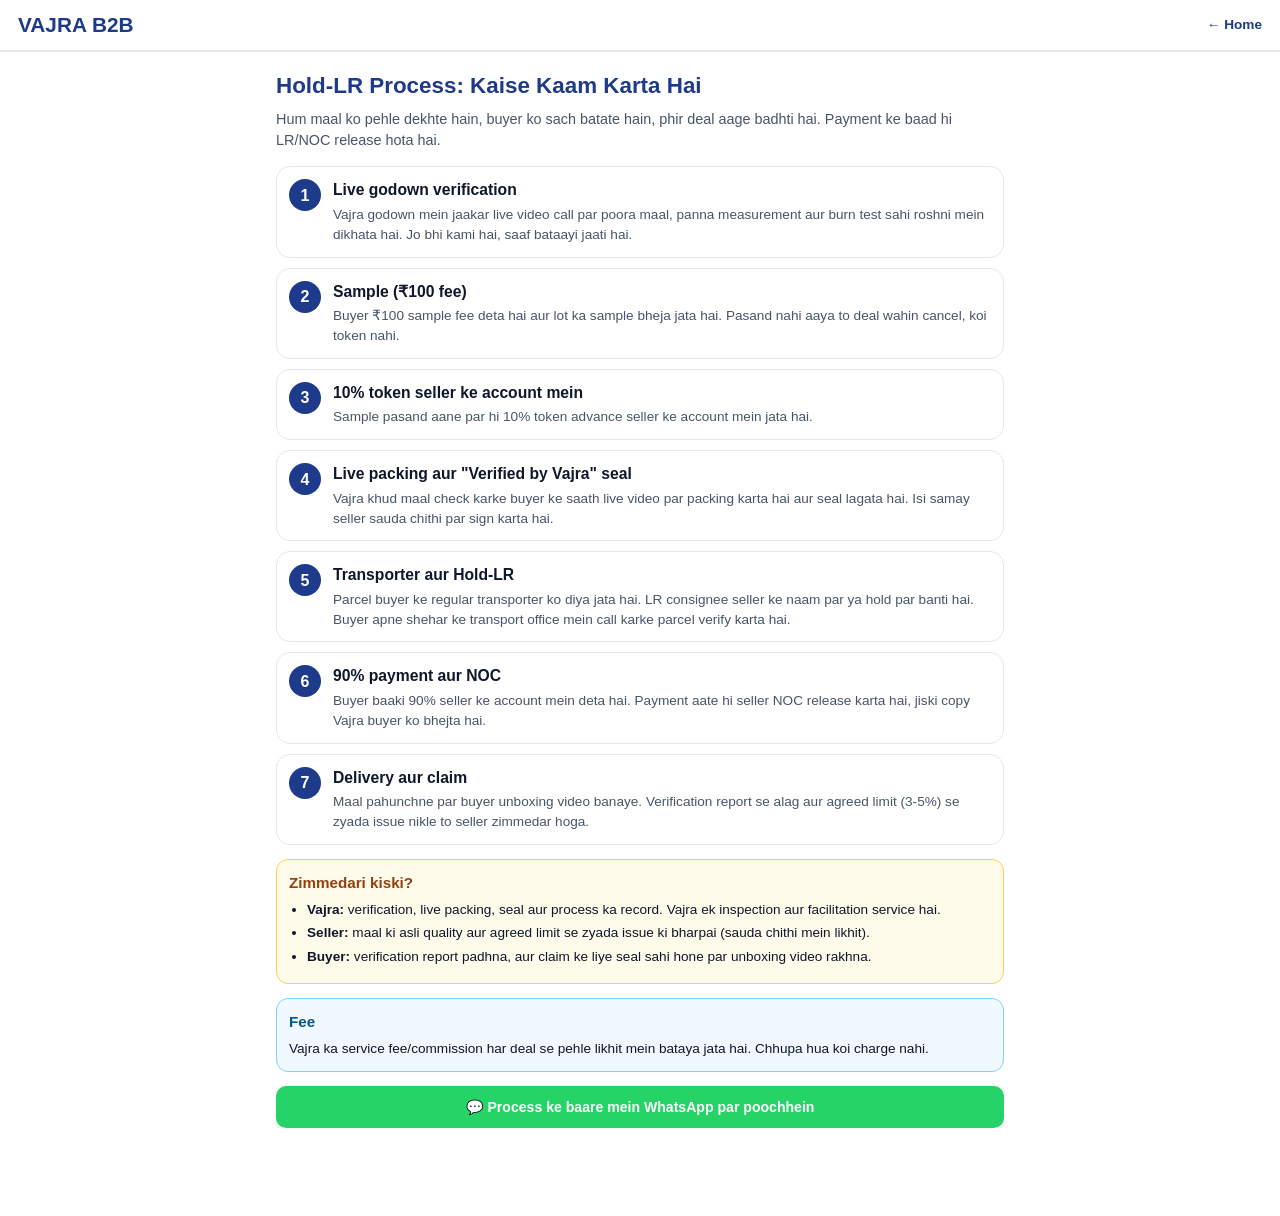
==== how-it-works.html @ 4c8daa66 "Create how-it-works.html" ====
<!DOCTYPE html>
<html lang="en">
<head>
<meta charset="UTF-8">
<meta name="viewport" content="width=device-width,initial-scale=1.0">
<title>Vajra Process | Hold-LR Kaise Kaam Karta Hai</title>
<meta name="description" content="Vajra B2B ka step-by-step process: live godown verification, sample, token, sealed packing, Hold-LR aur NOC.">
<meta property="og:title" content="Vajra B2B Process: Verify, Seal, Hold-LR">
<meta property="og:type" content="article">
<link rel="stylesheet" href="style.css">
<style>
.wrap{max-width:760px;margin:0 auto;padding:18px 16px}
.wrap h1{font-size:1.4rem;color:var(--navy);margin-bottom:6px}
.wrap p.lead{color:var(--sub);font-size:.9rem;margin-bottom:16px}
.step{display:flex;gap:12px;border:1.5px solid var(--bdr);border-radius:14px;padding:12px;margin-bottom:10px;background:#fff}
.num{background:var(--navy);color:#fff;font-weight:900;width:32px;height:32px;border-radius:50%;display:flex;align-items:center;justify-content:center;flex-shrink:0}
.step h3{font-size:.98rem;margin-bottom:3px}
.step p{font-size:.85rem;color:var(--sub)}
.note{background:#fffbeb;border:1.5px solid #fcd34d;border-radius:12px;padding:12px;margin:14px 0;font-size:.85rem}
.note h3{font-size:.95rem;margin-bottom:6px;color:#92400e}
.note li{margin:4px 0 4px 18px}
</style>
</head>
<body>
<header>
  <a class="brand" href="/" style="text-decoration:none"><div class="brand-title">VAJRA B2B</div></a>
  <a href="/" style="font-weight:800;color:var(--navy);text-decoration:none;font-size:.85rem">← Home</a>
</header>

<div class="wrap">
  <h1>Hold-LR Process: Kaise Kaam Karta Hai</h1>
  <p class="lead">Hum maal ko pehle dekhte hain, buyer ko sach batate hain, phir deal aage badhti hai. Payment ke baad hi LR/NOC release hota hai.</p>

  <div class="step"><div class="num">1</div><div><h3>Live godown verification</h3><p>Vajra godown mein jaakar live video call par poora maal, panna measurement aur burn test sahi roshni mein dikhata hai. Jo bhi kami hai, saaf bataayi jaati hai.</p></div></div>
  <div class="step"><div class="num">2</div><div><h3>Sample (₹100 fee)</h3><p>Buyer ₹100 sample fee deta hai aur lot ka sample bheja jata hai. Pasand nahi aaya to deal wahin cancel, koi token nahi.</p></div></div>
  <div class="step"><div class="num">3</div><div><h3>10% token seller ke account mein</h3><p>Sample pasand aane par hi 10% token advance seller ke account mein jata hai.</p></div></div>
  <div class="step"><div class="num">4</div><div><h3>Live packing aur "Verified by Vajra" seal</h3><p>Vajra khud maal check karke buyer ke saath live video par packing karta hai aur seal lagata hai. Isi samay seller sauda chithi par sign karta hai.</p></div></div>
  <div class="step"><div class="num">5</div><div><h3>Transporter aur Hold-LR</h3><p>Parcel buyer ke regular transporter ko diya jata hai. LR consignee seller ke naam par ya hold par banti hai. Buyer apne shehar ke transport office mein call karke parcel verify karta hai.</p></div></div>
  <div class="step"><div class="num">6</div><div><h3>90% payment aur NOC</h3><p>Buyer baaki 90% seller ke account mein deta hai. Payment aate hi seller NOC release karta hai, jiski copy Vajra buyer ko bhejta hai.</p></div></div>
  <div class="step"><div class="num">7</div><div><h3>Delivery aur claim</h3><p>Maal pahunchne par buyer unboxing video banaye. Verification report se alag aur agreed limit (3-5%) se zyada issue nikle to seller zimmedar hoga.</p></div></div>

  <div class="note">
    <h3>Zimmedari kiski?</h3>
    <ul>
      <li><b>Vajra:</b> verification, live packing, seal aur process ka record. Vajra ek inspection aur facilitation service hai.</li>
      <li><b>Seller:</b> maal ki asli quality aur agreed limit se zyada issue ki bharpai (sauda chithi mein likhit).</li>
      <li><b>Buyer:</b> verification report padhna, aur claim ke liye seal sahi hone par unboxing video rakhna.</li>
    </ul>
  </div>

  <div class="note" style="background:#f0f9ff;border-color:#7dd3fc">
    <h3 style="color:#075985">Fee</h3>
    <p>Vajra ka service fee/commission har deal se pehle likhit mein bataya jata hai. Chhupa hua koi charge nahi.</p>
  </div>

  <a class="wa-btn" id="waBtn" href="#" target="_blank" rel="noopener">💬 Process ke baare mein WhatsApp par poochhein</a>
</div>

<script>
document.getElementById("waBtn").href = "https://wa.me/919510401971?text=" + encodeURIComponent("Namaste Vajra B2B, mujhe aapka verification process samajhna hai.");
</script>
</body>
</html>
---- style.css ----
:root{--bg:#fff;--ink:#0f172a;--sub:#475569;--navy:#1e3a8a;--green:#16a34a;--wa:#25D366;--red:#dc2626;--gold:#d97706;--bdr:#e2e8f0}
*{box-sizing:border-box;margin:0;padding:0;font-family:Inter,-apple-system,BlinkMacSystemFont,'Segoe UI',Roboto,sans-serif}
body{background:var(--bg);color:var(--ink);line-height:1.45;padding-bottom:70px}
header{position:sticky;top:0;z-index:99;background:rgba(255,255,255,.96);backdrop-filter:blur(8px);border-bottom:2px solid var(--bdr);padding:10px 18px;display:flex;align-items:center;justify-content:space-between}
.brand{display:flex;align-items:center;gap:12px}
.logo-box{width:48px;height:48px;border-radius:10px;overflow:hidden;border:2px solid var(--gold);background:#111;flex-shrink:0}
.logo-box img{width:100%;height:100%;object-fit:cover}
.brand-title{font-size:1.3rem;font-weight:900;color:var(--navy)}
.brand-sub{font-size:.72rem;font-weight:700;color:var(--sub)}
.guar-pill{background:#dcfce7;color:#15803d;border:1.5px solid #86efac;padding:6px 12px;border-radius:99px;font-size:.75rem;font-weight:800}
.hero{max-width:1220px;margin:18px auto 10px;padding:0 16px}
.dash-guarantee{background:linear-gradient(135deg,#f0fdf4,#dcfce7);border:2px solid #22c55e;border-radius:14px;padding:16px 20px}
.dash-guarantee h3{color:#15803d;font-size:1.05rem;font-weight:900;margin-bottom:8px}
.dash-guarantee-grid{display:grid;grid-template-columns:repeat(auto-fit,minmax(260px,1fr));gap:10px;font-size:.82rem;color:#166534;font-weight:700}
.sec-title{font-size:1.15rem;font-weight:900;color:var(--navy);margin:24px 0 12px 16px}
.container{max-width:1220px;margin:0 auto;padding:0 16px;overflow-x:auto;-webkit-overflow-scrolling:touch}
.carousel-track{display:flex;gap:22px;width:max-content;padding-bottom:10px}
.card{background:#fff;border:1.5px solid var(--bdr);border-radius:16px;overflow:hidden;box-shadow:0 6px 20px rgba(15,23,42,.06);display:flex;flex-direction:column;width:330px;min-width:330px}
.media-wrap{position:relative;height:220px;background:#f1f5f9;overflow:hidden;touch-action:pan-y}
.slide-item{width:100%;height:100%;object-fit:cover;display:none;cursor:zoom-in}
.slide-item.active{display:block}
.top-badges{position:absolute;top:10px;left:10px;right:10px;display:flex;justify-content:space-between;pointer-events:none}
.lot-tag{background:rgba(15,23,42,.85);color:#fff;padding:4px 9px;border-radius:6px;font-size:.72rem;font-weight:800}
.guar-tag{background:var(--green);color:#fff;padding:4px 10px;border-radius:6px;font-size:.72rem;font-weight:800}
.dots{position:absolute;bottom:8px;left:50%;transform:translateX(-50%);display:flex;gap:5px}
.dot{width:7px;height:7px;border-radius:50%;background:rgba(255,255,255,.6);cursor:pointer}
.dot.active{background:#fff;width:18px;border-radius:99px}
.nav{position:absolute;top:50%;transform:translateY(-50%);background:rgba(15,23,42,.55);color:#fff;border:none;width:32px;height:32px;border-radius:50%;font-size:20px;line-height:1;cursor:pointer;z-index:3}
.nav.prev{left:8px}
.nav.next{right:8px}
.expand{position:absolute;bottom:8px;right:8px;background:rgba(15,23,42,.8);color:#fff;border:none;border-radius:6px;padding:5px 9px;font-size:.72rem;font-weight:800;cursor:pointer;z-index:3}
.card-body{padding:14px;display:flex;flex-direction:column;gap:10px;flex:1}
.title-row{display:flex;justify-content:space-between;align-items:flex-start;gap:8px}
.fab-title{font-size:1.05rem;font-weight:900}
.end-use{background:#eff6ff;color:var(--navy);font-size:.72rem;font-weight:800;padding:3px 8px;border-radius:6px}
.price-box{background:linear-gradient(135deg,#f8fafc,#f0fdf4);border:1.5px solid #bbf7d0;border-radius:12px;padding:9px 11px;display:flex;flex-direction:column;gap:4px}
.price-flex{display:flex;align-items:baseline;justify-content:space-between;flex-wrap:wrap}
.mkt-rate{font-size:.8rem;color:var(--sub);font-weight:700}
.mkt-strike{color:var(--red);text-decoration:line-through;font-weight:900;margin-left:4px}
.vajra-rate{font-size:1.4rem;font-weight:900;color:var(--green)}
.vajra-rate small{font-size:.72rem;color:var(--sub)}
.save-banner{background:#fef2f2;color:var(--red);border:1px solid #fecaca;padding:4px 8px;border-radius:6px;font-size:.76rem;font-weight:900;display:flex;justify-content:space-between}
.specs-grid{display:grid;grid-template-columns:1fr 1fr;gap:6px;font-size:.78rem;background:#f8fafc;padding:9px;border-radius:10px;border:1px solid var(--bdr)}
.spec-item{display:flex;flex-direction:column}
.spec-lbl{font-size:.66rem;color:var(--sub);font-weight:700;text-transform:uppercase}
.spec-val{font-weight:800}
.qc-box{background:#f0fdf4;border:1.5px solid #86efac;color:#166534;padding:7px 9px;border-radius:8px;font-size:.76rem;font-weight:800;display:flex;justify-content:space-between;gap:6px}
.wa-btn{background:var(--wa);color:#fff;text-decoration:none;padding:11px;border-radius:10px;font-weight:900;font-size:.88rem;text-align:center;display:block}
.box{max-width:1220px;margin:24px auto;padding:0 16px}
.box>div{border-radius:14px;padding:20px;text-align:center}
.float-wa{position:fixed;bottom:18px;right:18px;background:var(--wa);color:#fff;padding:12px 18px;border-radius:99px;font-weight:900;font-size:.88rem;text-decoration:none;box-shadow:0 6px 20px rgba(37,211,102,.45);z-index:99}
.empty{padding:20px;color:var(--sub);font-weight:700}

/* full-screen photo/video viewer */
#lb{display:none;position:fixed;inset:0;background:rgba(0,0,0,.96);z-index:1000;align-items:center;justify-content:center;touch-action:pan-y}
#lb.show{display:flex}
#lbm{width:100%;height:100%;display:flex;align-items:center;justify-content:center}
#lbm img,#lbm video{max-width:100%;max-height:100%;object-fit:contain}
.lbx{position:absolute;top:12px;right:14px;background:rgba(255,255,255,.18);color:#fff;border:none;width:38px;height:38px;border-radius:50%;font-size:18px;cursor:pointer;z-index:2}
#lbc{position:absolute;top:20px;left:16px;color:#fff;font-weight:800;font-size:.85rem;z-index:2}
.lbn{position:absolute;top:50%;transform:translateY(-50%);background:rgba(255,255,255,.18);color:#fff;border:none;width:42px;height:42px;border-radius:50%;font-size:26px;line-height:1;cursor:pointer;z-index:2}
.lbn.lp{left:10px}
.lbn.ln{right:10px}

/* admin */
.panel{max-width:900px;margin:20px auto;padding:0 16px}
.form-grid{display:grid;grid-template-columns:repeat(auto-fit,minmax(180px,1fr));gap:10px;margin-top:10px}
.form-grid input,.login input{padding:10px 11px;border:1px solid #cbd5e1;border-radius:8px;font-size:.9rem;width:100%}
.upload-lbl{grid-column:1/-1;background:#eff6ff;border:2px dashed #3b82f6;color:var(--navy);padding:12px;text-align:center;border-radius:10px;font-weight:800;cursor:pointer;font-size:.88rem}
.btn{grid-column:1/-1;background:var(--green);color:#fff;border:none;padding:11px;border-radius:8px;font-weight:800;font-size:.95rem;cursor:pointer;width:100%}
.btn.alt{background:var(--navy)}
.login{max-width:360px;margin:60px auto;padding:0 16px;display:flex;flex-direction:column;gap:10px}
.row{display:flex;gap:10px;align-items:center;border:1px solid var(--bdr);border-radius:10px;padding:8px;margin-top:8px}
.row img,.row video{width:56px;height:56px;object-fit:cover;border-radius:8px;background:#e2e8f0}
.row .info{flex:1;font-size:.82rem;font-weight:700}
.row button{border:none;color:#fff;border-radius:6px;padding:6px 8px;font-size:.72rem;font-weight:800;cursor:pointer}
.msg{font-size:.82rem;font-weight:700;color:var(--red);margin-top:6px}
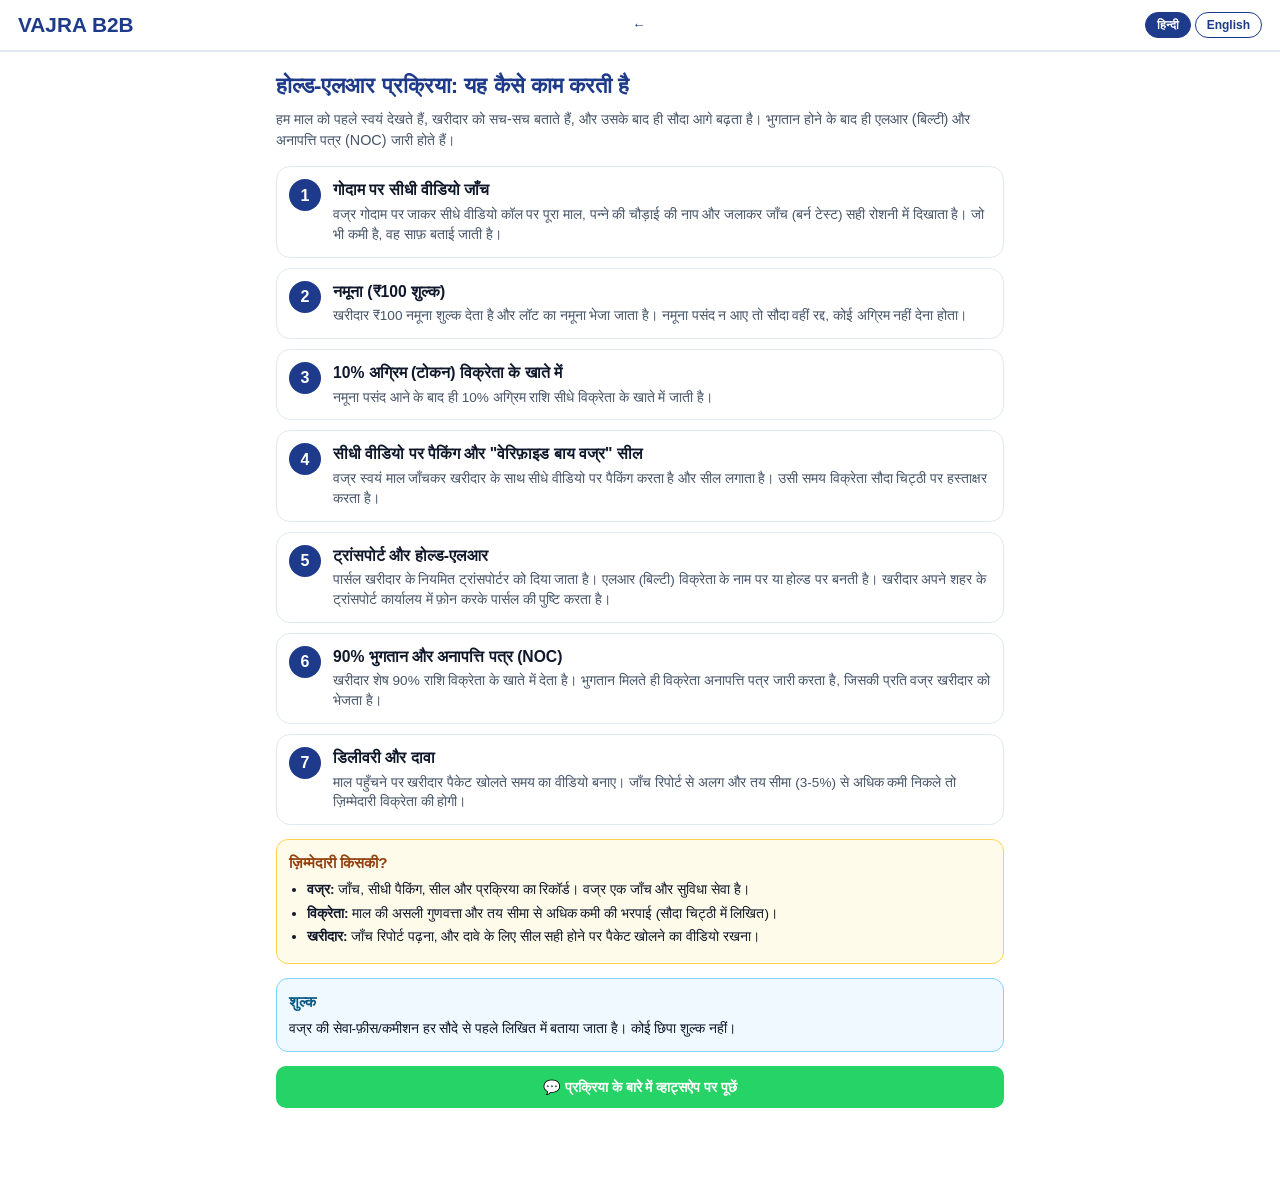
==== commit 26119b26: "Update how-it-works.html" ====
--- a/how-it-works.html
+++ b/how-it-works.html
@@ -1,11 +1,11 @@
 <!DOCTYPE html>
-<html lang="en">
+<html lang="hi">
 <head>
 <meta charset="UTF-8">
 <meta name="viewport" content="width=device-width,initial-scale=1.0">
-<title>Vajra Process | Hold-LR Kaise Kaam Karta Hai</title>
-<meta name="description" content="Vajra B2B ka step-by-step process: live godown verification, sample, token, sealed packing, Hold-LR aur NOC.">
-<meta property="og:title" content="Vajra B2B Process: Verify, Seal, Hold-LR">
+<title>Vajra B2B | प्रक्रिया / Process</title>
+<meta name="description" content="वज्र बी2बी की प्रक्रिया: लाइव गोदाम जाँच, नमूना, अग्रिम, सील-बंद पैकिंग और होल्ड-एलआर। / Vajra B2B process: live godown check, sample, token, sealed packing and Hold-LR.">
+<meta property="og:title" content="Vajra B2B | प्रक्रिया / Process">
 <meta property="og:type" content="article">
 <link rel="stylesheet" href="style.css">
 <style>
@@ -21,43 +21,72 @@
 .note li{margin:4px 0 4px 18px}
 </style>
 </head>
-<body>
+<body data-l="hi">
 <header>
   <a class="brand" href="/" style="text-decoration:none"><div class="brand-title">VAJRA B2B</div></a>
-  <a href="/" style="font-weight:800;color:var(--navy);text-decoration:none;font-size:.85rem">← Home</a>
+  <a href="/" style="font-weight:800;color:var(--navy);text-decoration:none;font-size:.85rem">←</a>
 </header>
 
-<div class="wrap">
-  <h1>Hold-LR Process: Kaise Kaam Karta Hai</h1>
-  <p class="lead">Hum maal ko pehle dekhte hain, buyer ko sach batate hain, phir deal aage badhti hai. Payment ke baad hi LR/NOC release hota hai.</p>
+<!-- ============ हिन्दी ============ -->
+<div class="wrap hi">
+  <h1>होल्ड-एलआर प्रक्रिया: यह कैसे काम करती है</h1>
+  <p class="lead">हम माल को पहले स्वयं देखते हैं, खरीदार को सच-सच बताते हैं, और उसके बाद ही सौदा आगे बढ़ता है। भुगतान होने के बाद ही एलआर (बिल्टी) और अनापत्ति पत्र (NOC) जारी होते हैं।</p>
 
-  <div class="step"><div class="num">1</div><div><h3>Live godown verification</h3><p>Vajra godown mein jaakar live video call par poora maal, panna measurement aur burn test sahi roshni mein dikhata hai. Jo bhi kami hai, saaf bataayi jaati hai.</p></div></div>
-  <div class="step"><div class="num">2</div><div><h3>Sample (₹100 fee)</h3><p>Buyer ₹100 sample fee deta hai aur lot ka sample bheja jata hai. Pasand nahi aaya to deal wahin cancel, koi token nahi.</p></div></div>
-  <div class="step"><div class="num">3</div><div><h3>10% token seller ke account mein</h3><p>Sample pasand aane par hi 10% token advance seller ke account mein jata hai.</p></div></div>
-  <div class="step"><div class="num">4</div><div><h3>Live packing aur "Verified by Vajra" seal</h3><p>Vajra khud maal check karke buyer ke saath live video par packing karta hai aur seal lagata hai. Isi samay seller sauda chithi par sign karta hai.</p></div></div>
-  <div class="step"><div class="num">5</div><div><h3>Transporter aur Hold-LR</h3><p>Parcel buyer ke regular transporter ko diya jata hai. LR consignee seller ke naam par ya hold par banti hai. Buyer apne shehar ke transport office mein call karke parcel verify karta hai.</p></div></div>
-  <div class="step"><div class="num">6</div><div><h3>90% payment aur NOC</h3><p>Buyer baaki 90% seller ke account mein deta hai. Payment aate hi seller NOC release karta hai, jiski copy Vajra buyer ko bhejta hai.</p></div></div>
-  <div class="step"><div class="num">7</div><div><h3>Delivery aur claim</h3><p>Maal pahunchne par buyer unboxing video banaye. Verification report se alag aur agreed limit (3-5%) se zyada issue nikle to seller zimmedar hoga.</p></div></div>
+  <div class="step"><div class="num">1</div><div><h3>गोदाम पर सीधी वीडियो जाँच</h3><p>वज्र गोदाम पर जाकर सीधे वीडियो कॉल पर पूरा माल, पन्ने की चौड़ाई की नाप और जलाकर जाँच (बर्न टेस्ट) सही रोशनी में दिखाता है। जो भी कमी है, वह साफ़ बताई जाती है।</p></div></div>
+  <div class="step"><div class="num">2</div><div><h3>नमूना (₹100 शुल्क)</h3><p>खरीदार ₹100 नमूना शुल्क देता है और लॉट का नमूना भेजा जाता है। नमूना पसंद न आए तो सौदा वहीं रद्द, कोई अग्रिम नहीं देना होता।</p></div></div>
+  <div class="step"><div class="num">3</div><div><h3>10% अग्रिम (टोकन) विक्रेता के खाते में</h3><p>नमूना पसंद आने के बाद ही 10% अग्रिम राशि सीधे विक्रेता के खाते में जाती है।</p></div></div>
+  <div class="step"><div class="num">4</div><div><h3>सीधी वीडियो पर पैकिंग और "वेरिफ़ाइड बाय वज्र" सील</h3><p>वज्र स्वयं माल जाँचकर खरीदार के साथ सीधे वीडियो पर पैकिंग करता है और सील लगाता है। उसी समय विक्रेता सौदा चिट्ठी पर हस्ताक्षर करता है।</p></div></div>
+  <div class="step"><div class="num">5</div><div><h3>ट्रांसपोर्ट और होल्ड-एलआर</h3><p>पार्सल खरीदार के नियमित ट्रांसपोर्टर को दिया जाता है। एलआर (बिल्टी) विक्रेता के नाम पर या होल्ड पर बनती है। खरीदार अपने शहर के ट्रांसपोर्ट कार्यालय में फ़ोन करके पार्सल की पुष्टि करता है।</p></div></div>
+  <div class="step"><div class="num">6</div><div><h3>90% भुगतान और अनापत्ति पत्र (NOC)</h3><p>खरीदार शेष 90% राशि विक्रेता के खाते में देता है। भुगतान मिलते ही विक्रेता अनापत्ति पत्र जारी करता है, जिसकी प्रति वज्र खरीदार को भेजता है।</p></div></div>
+  <div class="step"><div class="num">7</div><div><h3>डिलीवरी और दावा</h3><p>माल पहुँचने पर खरीदार पैकेट खोलते समय का वीडियो बनाए। जाँच रिपोर्ट से अलग और तय सीमा (3-5%) से अधिक कमी निकले तो ज़िम्मेदारी विक्रेता की होगी।</p></div></div>
 
   <div class="note">
-    <h3>Zimmedari kiski?</h3>
+    <h3>ज़िम्मेदारी किसकी?</h3>
     <ul>
-      <li><b>Vajra:</b> verification, live packing, seal aur process ka record. Vajra ek inspection aur facilitation service hai.</li>
-      <li><b>Seller:</b> maal ki asli quality aur agreed limit se zyada issue ki bharpai (sauda chithi mein likhit).</li>
-      <li><b>Buyer:</b> verification report padhna, aur claim ke liye seal sahi hone par unboxing video rakhna.</li>
+      <li><b>वज्र:</b> जाँच, सीधी पैकिंग, सील और प्रक्रिया का रिकॉर्ड। वज्र एक जाँच और सुविधा सेवा है।</li>
+      <li><b>विक्रेता:</b> माल की असली गुणवत्ता और तय सीमा से अधिक कमी की भरपाई (सौदा चिट्ठी में लिखित)।</li>
+      <li><b>खरीदार:</b> जाँच रिपोर्ट पढ़ना, और दावे के लिए सील सही होने पर पैकेट खोलने का वीडियो रखना।</li>
     </ul>
   </div>
 
   <div class="note" style="background:#f0f9ff;border-color:#7dd3fc">
-    <h3 style="color:#075985">Fee</h3>
-    <p>Vajra ka service fee/commission har deal se pehle likhit mein bataya jata hai. Chhupa hua koi charge nahi.</p>
+    <h3 style="color:#075985">शुल्क</h3>
+    <p>वज्र की सेवा-फ़ीस/कमीशन हर सौदे से पहले लिखित में बताया जाता है। कोई छिपा शुल्क नहीं।</p>
   </div>
 
-  <a class="wa-btn" id="waBtn" href="#" target="_blank" rel="noopener">💬 Process ke baare mein WhatsApp par poochhein</a>
+  <a class="wa-btn" href="#" target="_blank" rel="noopener" data-wa-hi="नमस्ते वज्र बी2बी, मुझे आपकी जाँच प्रक्रिया समझनी है।" data-wa-en="Namaste Vajra B2B, I want to understand your verification process.">💬 प्रक्रिया के बारे में व्हाट्सऐप पर पूछें</a>
 </div>
 
-<script>
-document.getElementById("waBtn").href = "https://wa.me/919510401971?text=" + encodeURIComponent("Namaste Vajra B2B, mujhe aapka verification process samajhna hai.");
-</script>
+<!-- ============ English ============ -->
+<div class="wrap en">
+  <h1>Hold-LR Process: How It Works</h1>
+  <p class="lead">We inspect the goods ourselves first, tell the buyer the truth, and only then does the deal move ahead. The LR (bilty) and NOC are released only after payment.</p>
+
+  <div class="step"><div class="num">1</div><div><h3>Live godown verification</h3><p>Vajra visits the godown and shows the full lot, panna (width) measurement and burn test on a live video call in proper lighting. Any defects are clearly pointed out.</p></div></div>
+  <div class="step"><div class="num">2</div><div><h3>Sample (₹100 fee)</h3><p>The buyer pays a ₹100 sample fee and a sample of the lot is dispatched. If the sample is not liked, the deal is cancelled right there and no token is paid.</p></div></div>
+  <div class="step"><div class="num">3</div><div><h3>10% token to the seller's account</h3><p>Only after the sample is approved, a 10% token advance is paid directly to the seller's account.</p></div></div>
+  <div class="step"><div class="num">4</div><div><h3>Live packing and "Verified by Vajra" seal</h3><p>Vajra inspects the goods and packs them with the buyer on a live video call, then applies the seal. The seller signs the sauda chithi (deal agreement) at the same time.</p></div></div>
+  <div class="step"><div class="num">5</div><div><h3>Transporter and Hold-LR</h3><p>The parcel is handed to the buyer's regular transporter. The LR (bilty) is made in the seller's name or kept on hold. The buyer calls the transport office in their city to confirm the parcel.</p></div></div>
+  <div class="step"><div class="num">6</div><div><h3>90% payment and NOC</h3><p>The buyer pays the remaining 90% to the seller's account. As soon as payment is received, the seller releases the NOC, and Vajra sends a copy to the buyer.</p></div></div>
+  <div class="step"><div class="num">7</div><div><h3>Delivery and claim</h3><p>On arrival, the buyer should record an unboxing video. If issues beyond the verification report and above the agreed limit (3-5%) are found, the seller is responsible.</p></div></div>
+
+  <div class="note">
+    <h3>Who is responsible for what?</h3>
+    <ul>
+      <li><b>Vajra:</b> verification, live packing, seal and a record of the process. Vajra is an inspection and facilitation service.</li>
+      <li><b>Seller:</b> the actual quality of the goods and compensation for issues above the agreed limit (written in the sauda chithi).</li>
+      <li><b>Buyer:</b> reading the verification report, and keeping an unboxing video if the seal is intact when making a claim.</li>
+    </ul>
+  </div>
+
+  <div class="note" style="background:#f0f9ff;border-color:#7dd3fc">
+    <h3 style="color:#075985">Fees</h3>
+    <p>Vajra's service fee/commission is shared in writing before every deal. No hidden charges.</p>
+  </div>
+
+  <a class="wa-btn" href="#" target="_blank" rel="noopener" data-wa-hi="नमस्ते वज्र बी2बी, मुझे आपकी जाँच प्रक्रिया समझनी है।" data-wa-en="Namaste Vajra B2B, I want to understand your verification process.">💬 Ask about the process on WhatsApp</a>
+</div>
+
+<script src="lang.js"></script>
 </body>
 </html>
